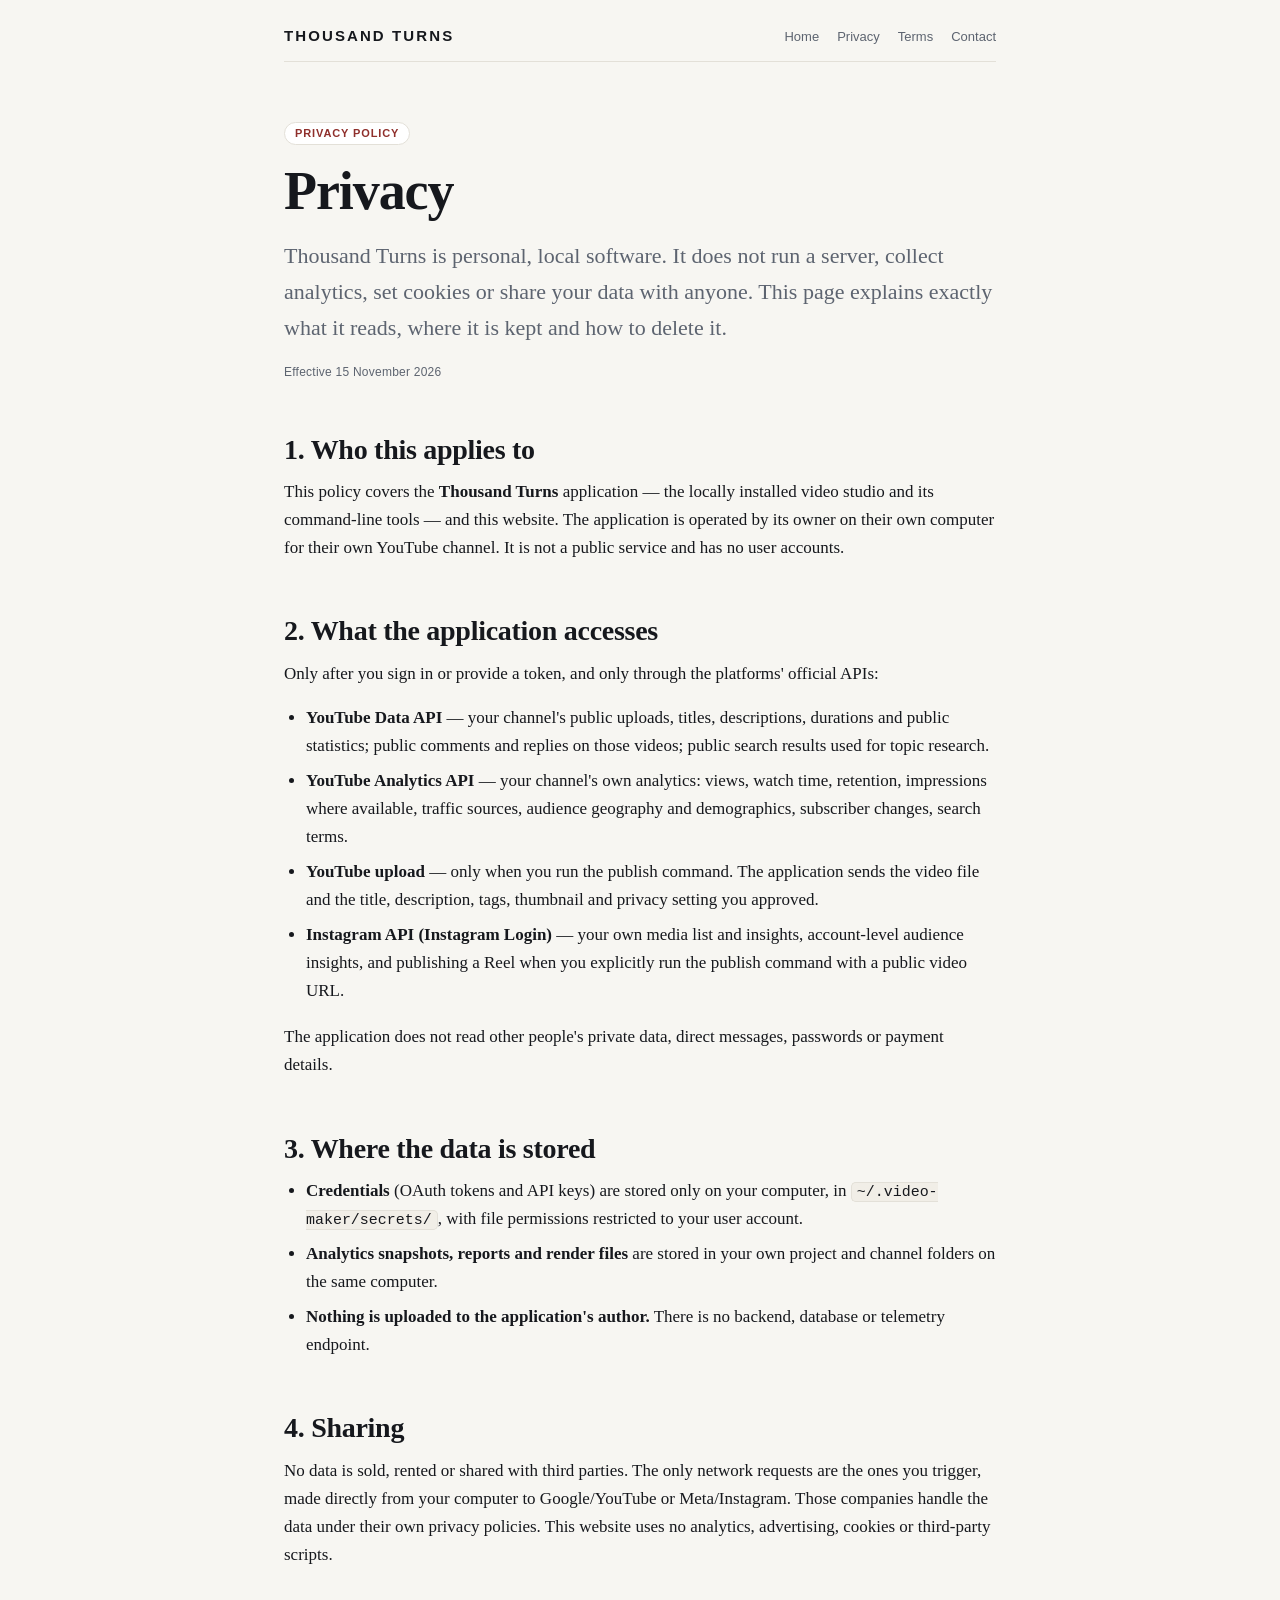
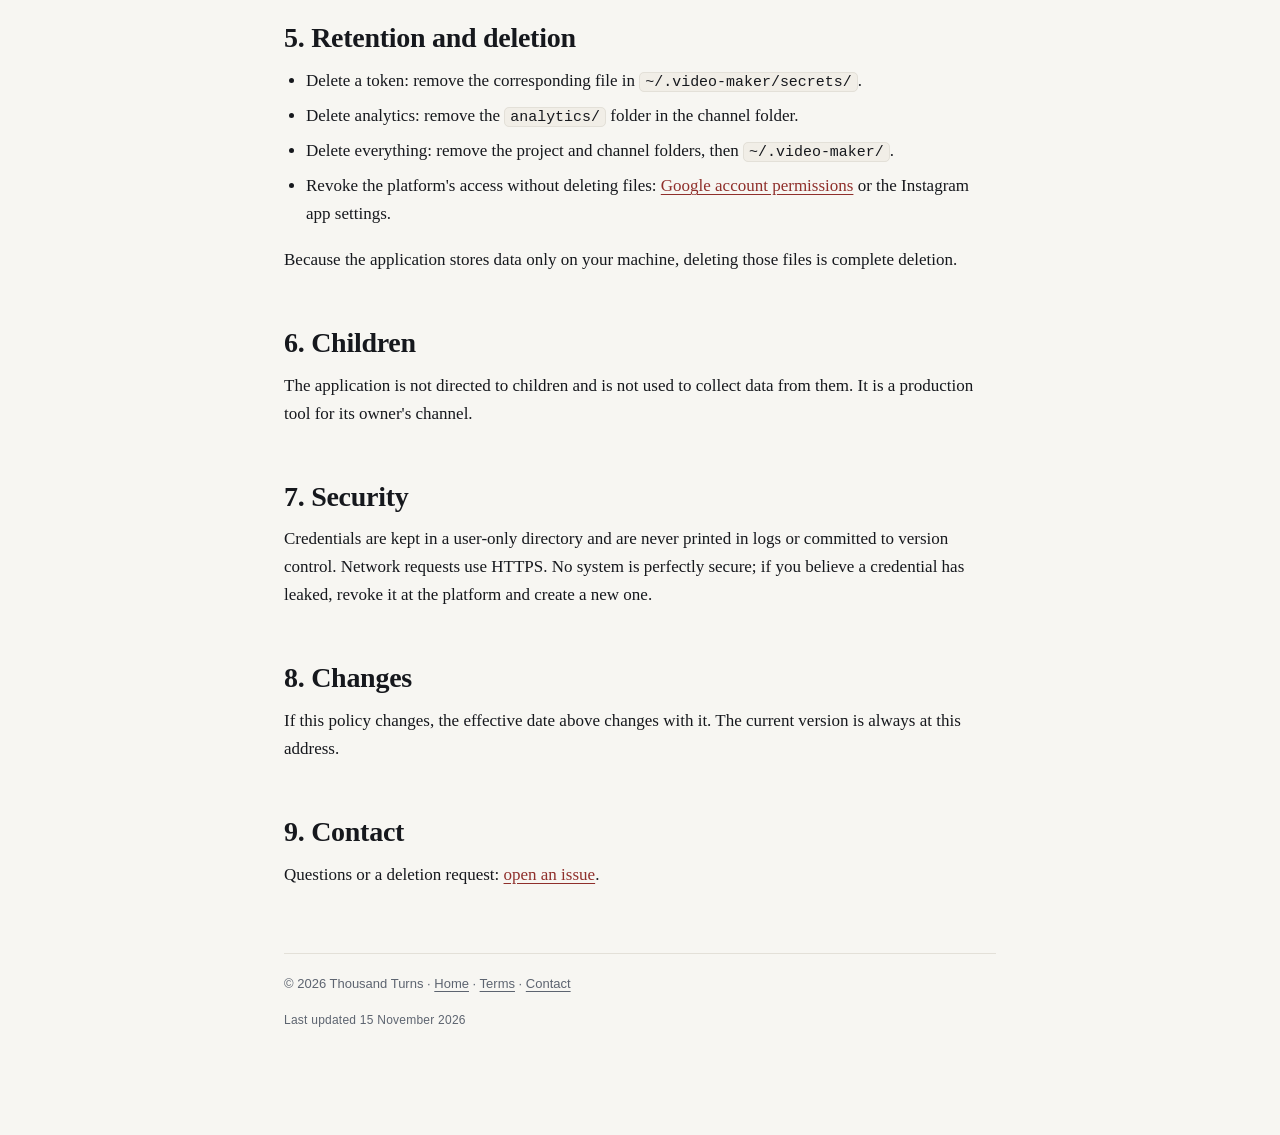
==== privacy.html @ 29531b14 "site: home, privacy and terms" ====
<!doctype html>
<html lang="en">
<head>
<meta charset="utf-8">
<meta name="viewport" content="width=device-width, initial-scale=1">
<meta name="color-scheme" content="light dark">
<title>Privacy — Thousand Turns</title>
<meta name="description" content="How Thousand Turns handles data: local-only storage, official YouTube and Instagram APIs, no tracking, no sharing.">
<link rel="stylesheet" href="styles.css">
</head>
<body>
<a class="skip" href="#main">Skip to content</a>
<div class="wrap">
  <header class="top">
    <div class="wordmark"><a href="./">Thousand Turns</a></div>
    <nav class="top" aria-label="Site">
      <a href="./">Home</a>
      <a href="privacy.html" aria-current="page">Privacy</a>
      <a href="terms.html">Terms</a>
      <a href="https://github.com/aayushkedawat/thousand.turns/issues" rel="noopener">Contact</a>
    </nav>
  </header>

  <main id="main">
    <span class="badge">Privacy policy</span>
    <h1>Privacy</h1>
    <p class="lede">Thousand Turns is personal, local software. It does not run a server, collect analytics, set
      cookies or share your data with anyone. This page explains exactly what it reads, where it is kept and how to
      delete it.</p>
    <p class="updated">Effective 15 November 2026</p>

    <h2>1. Who this applies to</h2>
    <p>This policy covers the <strong>Thousand Turns</strong> application — the locally installed video studio and
      its command-line tools — and this website. The application is operated by its owner on their own computer for
      their own YouTube channel. It is not a public service and has no user accounts.</p>

    <h2>2. What the application accesses</h2>
    <p>Only after you sign in or provide a token, and only through the platforms' official APIs:</p>
    <ul>
      <li><strong>YouTube Data API</strong> — your channel's public uploads, titles, descriptions, durations and
        public statistics; public comments and replies on those videos; public search results used for topic
        research.</li>
      <li><strong>YouTube Analytics API</strong> — your channel's own analytics: views, watch time, retention,
        impressions where available, traffic sources, audience geography and demographics, subscriber changes,
        search terms.</li>
      <li><strong>YouTube upload</strong> — only when you run the publish command. The application sends the video
        file and the title, description, tags, thumbnail and privacy setting you approved.</li>
      <li><strong>Instagram API (Instagram Login)</strong> — your own media list and insights, account-level
        audience insights, and publishing a Reel when you explicitly run the publish command with a public video
        URL.</li>
    </ul>
    <p>The application does not read other people's private data, direct messages, passwords or payment details.</p>

    <h2>3. Where the data is stored</h2>
    <ul>
      <li><strong>Credentials</strong> (OAuth tokens and API keys) are stored only on your computer, in
        <code>~/.video-maker/secrets/</code>, with file permissions restricted to your user account.</li>
      <li><strong>Analytics snapshots, reports and render files</strong> are stored in your own project and channel
        folders on the same computer.</li>
      <li><strong>Nothing is uploaded to the application's author.</strong> There is no backend, database or
        telemetry endpoint.</li>
    </ul>

    <h2>4. Sharing</h2>
    <p>No data is sold, rented or shared with third parties. The only network requests are the ones you trigger,
      made directly from your computer to Google/YouTube or Meta/Instagram. Those companies handle the data under
      their own privacy policies. This website uses no analytics, advertising, cookies or third-party scripts.</p>

    <h2>5. Retention and deletion</h2>
    <ul>
      <li>Delete a token: remove the corresponding file in <code>~/.video-maker/secrets/</code>.</li>
      <li>Delete analytics: remove the <code>analytics/</code> folder in the channel folder.</li>
      <li>Delete everything: remove the project and channel folders, then
        <code>~/.video-maker/</code>.</li>
      <li>Revoke the platform's access without deleting files:
        <a href="https://myaccount.google.com/permissions" rel="noopener">Google account permissions</a> or the
        Instagram app settings.</li>
    </ul>
    <p>Because the application stores data only on your machine, deleting those files is complete deletion.</p>

    <h2>6. Children</h2>
    <p>The application is not directed to children and is not used to collect data from them. It is a production
      tool for its owner's channel.</p>

    <h2>7. Security</h2>
    <p>Credentials are kept in a user-only directory and are never printed in logs or committed to version control.
      Network requests use HTTPS. No system is perfectly secure; if you believe a credential has leaked, revoke it
      at the platform and create a new one.</p>

    <h2>8. Changes</h2>
    <p>If this policy changes, the effective date above changes with it. The current version is always at this
      address.</p>

    <h2>9. Contact</h2>
    <p>Questions or a deletion request:
      <a href="https://github.com/aayushkedawat/thousand.turns/issues" rel="noopener">open an issue</a>.</p>
  </main>

  <footer>
    <p>© 2026 Thousand Turns · <a href="./">Home</a> · <a href="terms.html">Terms</a> ·
      <a href="https://github.com/aayushkedawat/thousand.turns/issues" rel="noopener">Contact</a></p>
    <p class="updated">Last updated 15 November 2026</p>
  </footer>
</div>
</body>
</html>
---- styles.css ----
:root{
  --bg:#f7f6f2; --panel:#ffffff; --ink:#16181d; --muted:#5d6470; --line:#e3e0d8;
  --accent:#c8443f; --accent-ink:#8f2f2b; --code:#f1eee7;
}
@media (prefers-color-scheme: dark){
  :root{
    --bg:#0e1014; --panel:#151920; --ink:#eef0f5; --muted:#a1a9b8; --line:#262c38;
    --accent:#ff6b7a; --accent-ink:#ffb3a7; --code:#1b2029;
  }
}
*{box-sizing:border-box}
html{scroll-behavior:smooth}
body{
  margin:0; background:var(--bg); color:var(--ink);
  font:17px/1.65 ui-serif, Georgia, "Iowan Old Style", "Times New Roman", serif;
  -webkit-font-smoothing:antialiased; text-rendering:optimizeLegibility;
}
a{color:var(--accent-ink); text-decoration-thickness:1px; text-underline-offset:3px}
a:hover{color:var(--accent)}
.wrap{max-width:760px; margin:0 auto; padding:0 24px 90px}
.skip{position:absolute; left:-999px; top:0; background:var(--ink); color:var(--bg); padding:10px 14px; border-radius:0 0 8px 0}
.skip:focus{left:0}
header.top{
  display:flex; flex-wrap:wrap; align-items:baseline; justify-content:space-between; gap:12px;
  padding:28px 0 18px; border-bottom:1px solid var(--line); margin-bottom:56px;
}
.wordmark{font:600 15px/1 ui-sans-serif, -apple-system, "Segoe UI", Inter, sans-serif; letter-spacing:.14em; text-transform:uppercase}
.wordmark a{color:var(--ink); text-decoration:none}
nav.top{display:flex; gap:18px; font:13px/1 ui-sans-serif, -apple-system, "Segoe UI", Inter, sans-serif}
nav.top a{color:var(--muted); text-decoration:none}
nav.top a:hover{color:var(--ink)}
h1{font-size:clamp(34px,6vw,54px); line-height:1.05; letter-spacing:-.02em; margin:0 0 18px; font-weight:600}
h2{font-size:clamp(22px,3.4vw,28px); line-height:1.2; letter-spacing:-.01em; margin:52px 0 12px; font-weight:600}
h3{font:600 13px/1.4 ui-sans-serif, -apple-system, "Segoe UI", Inter, sans-serif; letter-spacing:.08em; text-transform:uppercase; color:var(--muted); margin:30px 0 8px}
p{margin:0 0 16px}
.lede{font-size:clamp(19px,2.6vw,22px); color:var(--muted); max-width:38em}
.rule{height:1px; background:var(--line); margin:44px 0}
.meta{font:13px/1.6 ui-sans-serif, -apple-system, "Segoe UI", Inter, sans-serif; color:var(--muted)}
.card{background:var(--panel); border:1px solid var(--line); border-radius:14px; padding:22px 24px; margin:22px 0}
.grid{display:grid; grid-template-columns:repeat(auto-fit,minmax(220px,1fr)); gap:16px; margin:26px 0}
.grid .card{margin:0}
.badge{display:inline-block; font:600 11px/1 ui-sans-serif, -apple-system, "Segoe UI", Inter, sans-serif;
  letter-spacing:.08em; text-transform:uppercase; color:var(--accent-ink); border:1px solid var(--line);
  border-radius:999px; padding:5px 10px; margin-bottom:18px; background:var(--panel)}
ul,ol{margin:0 0 18px; padding-left:22px}
li{margin:7px 0}
code,kbd{font:0.88em/1.5 ui-monospace, SFMono-Regular, Menlo, Consolas, monospace; background:var(--code); border:1px solid var(--line); border-radius:5px; padding:1px 5px}
pre{background:var(--code); border:1px solid var(--line); border-radius:10px; padding:16px 18px; overflow:auto}
pre code{background:none; border:0; padding:0}
.note{font-size:14px; color:var(--muted); border-left:3px solid var(--accent); padding:2px 0 2px 14px; margin:22px 0}
footer{margin-top:64px; padding-top:20px; border-top:1px solid var(--line); font:13px/1.6 ui-sans-serif, -apple-system, "Segoe UI", Inter, sans-serif; color:var(--muted)}
footer a{color:var(--muted)}
.updated{font:12px/1.5 ui-sans-serif, -apple-system, "Segoe UI", Inter, sans-serif; color:var(--muted); letter-spacing:.02em}
@media print{
  body{background:#fff; color:#000; font-size:11pt}
  header.top, nav.top, footer{display:none}
  a{color:#000; text-decoration:none}
  .wrap{max-width:none; padding:0}
}
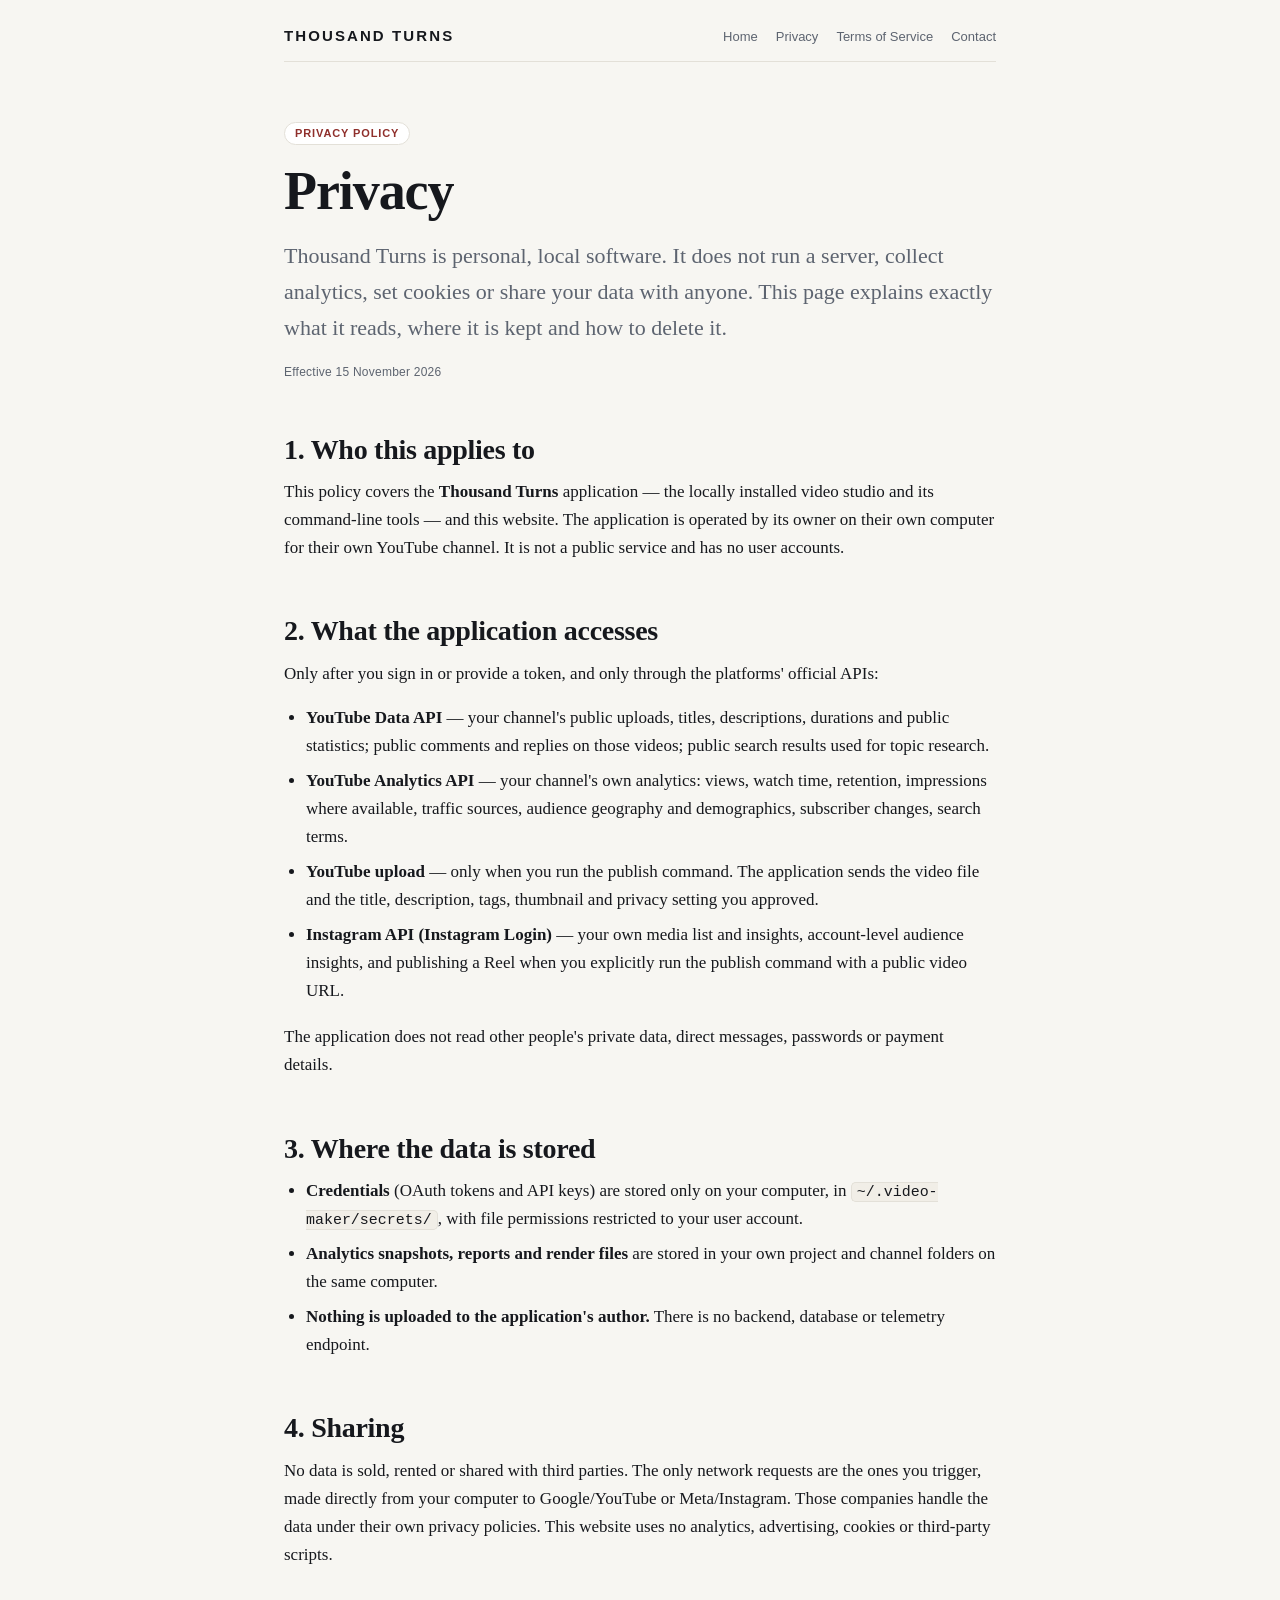
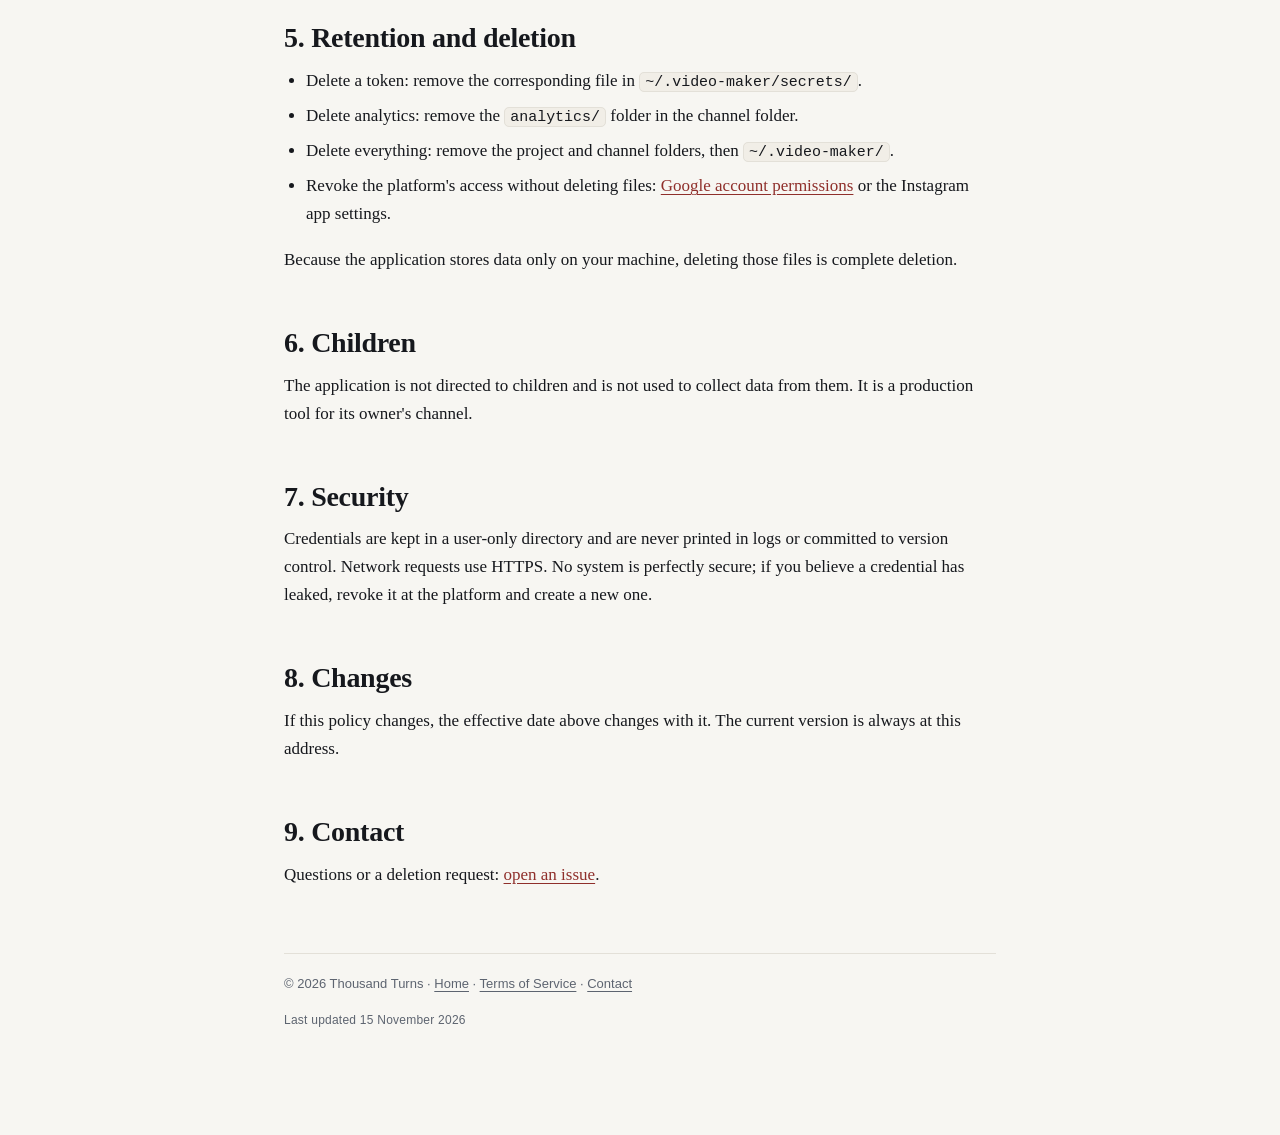
==== commit d335a1dd: "site: make the terms page an explicit Terms of Service" ====
--- a/privacy.html
+++ b/privacy.html
@@ -16,7 +16,7 @@
     <nav class="top" aria-label="Site">
       <a href="./">Home</a>
       <a href="privacy.html" aria-current="page">Privacy</a>
-      <a href="terms.html">Terms</a>
+      <a href="terms.html">Terms of Service</a>
       <a href="https://github.com/aayushkedawat/thousand.turns/issues" rel="noopener">Contact</a>
     </nav>
   </header>
@@ -97,7 +97,7 @@
   </main>
 
   <footer>
-    <p>© 2026 Thousand Turns · <a href="./">Home</a> · <a href="terms.html">Terms</a> ·
+    <p>© 2026 Thousand Turns · <a href="./">Home</a> · <a href="terms.html">Terms of Service</a> ·
       <a href="https://github.com/aayushkedawat/thousand.turns/issues" rel="noopener">Contact</a></p>
     <p class="updated">Last updated 15 November 2026</p>
   </footer>
